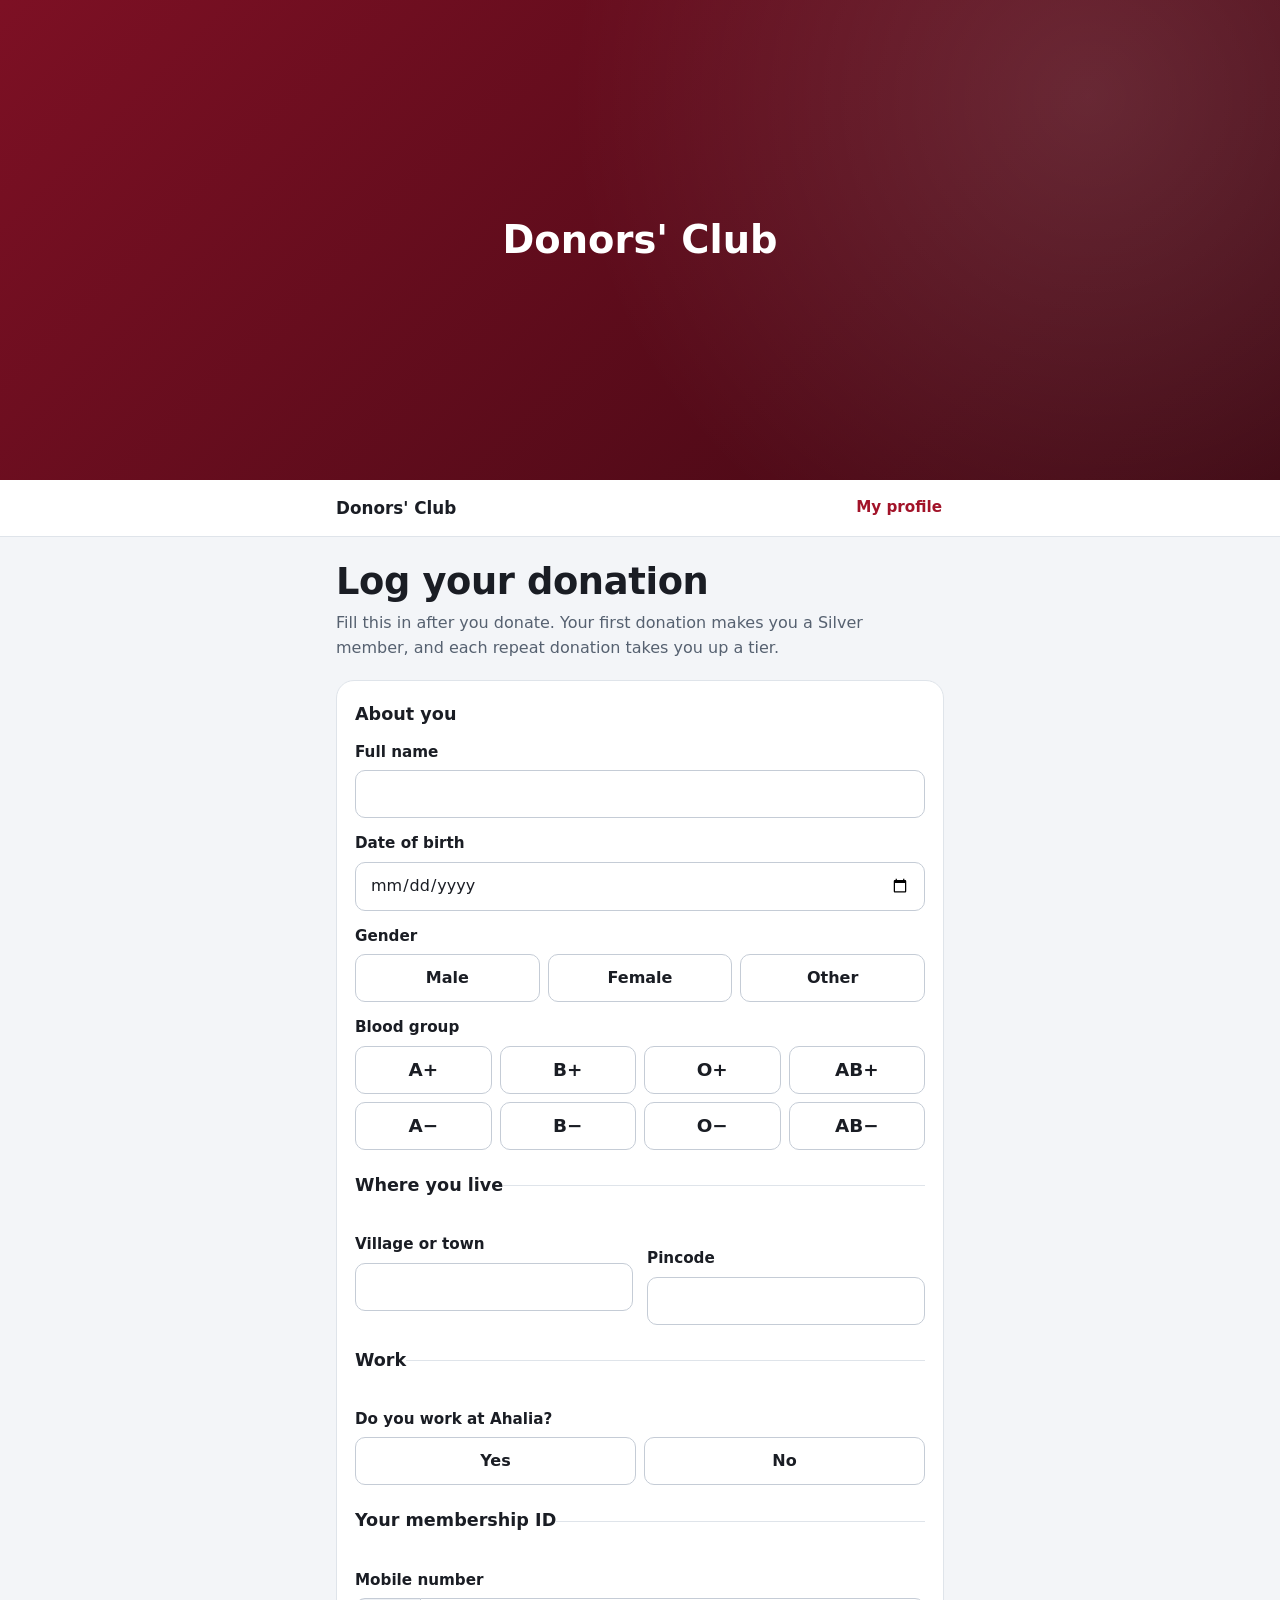
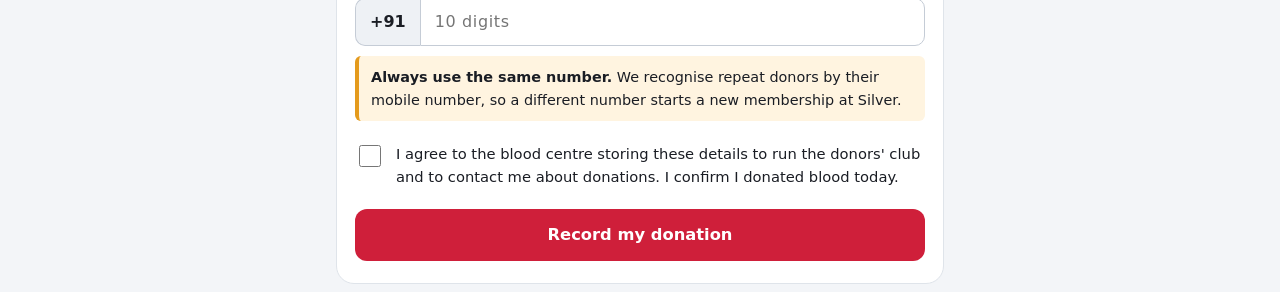
==== index.html @ c8b49ffb "Add files via upload" ====
<!doctype html>
<html lang="en">
<head>
  <meta charset="utf-8">
  <meta name="viewport" content="width=device-width, initial-scale=1, viewport-fit=cover">
  <meta http-equiv="Content-Security-Policy" content="default-src 'self'; script-src 'self'; style-src 'self' 'unsafe-inline' https://fonts.googleapis.com; font-src https://fonts.gstatic.com; img-src 'self' data: blob: https://*.supabase.co; connect-src 'self' https://*.supabase.co; base-uri 'self'; form-action 'self'; object-src 'none'">
  <title>Donors' Club</title>
  <meta name="description" content="Log your blood donation and see your donor club tier and benefits.">
  <meta name="theme-color" content="#5e0d1c">
  <link rel="manifest" href="manifest.webmanifest">
  <link rel="icon" type="image/png" sizes="32x32" href="icons/favicon-32.png">
  <link rel="icon" type="image/png" sizes="48x48" href="icons/favicon-48.png">
  <link rel="apple-touch-icon" href="icons/apple-touch-icon.png">
  <meta name="apple-mobile-web-app-capable" content="yes">
  <meta name="mobile-web-app-capable" content="yes">
  <meta name="apple-mobile-web-app-title" content="Donors' Club">
  <link rel="preconnect" href="https://fonts.googleapis.com">
  <link rel="preconnect" href="https://fonts.gstatic.com" crossorigin>
  <link rel="stylesheet" href="https://fonts.googleapis.com/css2?family=Bricolage+Grotesque:opsz,wght@12..96,600;12..96,800&family=Figtree:wght@400;500;600;700&display=swap">
  <link rel="stylesheet" href="css/style.css">
</head>
<body>
  <div id="banner"><figure class="banner"><div class="banner-fallback">Donors' Club</div></figure></div>
  <div class="topbar"><div class="wrap">
    <span class="brand" id="brand">Donors' Club</span>
    <a class="nav" href="profile.html">My profile</a>
  </div></div>

  <main><div class="wrap">
    <div class="lede">
      <h1>Log your donation</h1>
      <p>Fill this in after you donate. Your first donation makes you a Silver member, and each repeat donation takes you up a tier.</p>
    </div>

    <div id="app-error" class="alert bad" role="alert" hidden></div>

    <form id="form" class="sheet" novalidate autocomplete="on">
      <fieldset>
        <legend>About you</legend>
        <div class="field" data-f="name">
          <label class="lbl" for="name">Full name</label>
          <input id="name" name="name" type="text" autocomplete="name" maxlength="80" required>
          <p class="err" hidden></p>
        </div>
        <div class="field" data-f="dob">
          <label class="lbl" for="dob">Date of birth</label>
          <input id="dob" name="dob" type="date" autocomplete="bday" required>
          <p class="err" hidden></p>
        </div>
        <div class="field" data-f="gender">
          <span class="lbl" id="gender-l">Gender</span>
          <div class="chips seg" role="radiogroup" aria-labelledby="gender-l">
            <label class="chip"><input type="radio" name="gender" value="male"><span>Male</span></label>
            <label class="chip"><input type="radio" name="gender" value="female"><span>Female</span></label>
            <label class="chip"><input type="radio" name="gender" value="other"><span>Other</span></label>
          </div>
          <p class="err" hidden></p>
        </div>
        <div class="field" data-f="blood_group">
          <span class="lbl" id="bg-l">Blood group</span>
          <div class="chips blood" role="radiogroup" aria-labelledby="bg-l">
            <label class="chip"><input type="radio" name="bg" value="A+"><span>A+</span></label>
            <label class="chip"><input type="radio" name="bg" value="B+"><span>B+</span></label>
            <label class="chip"><input type="radio" name="bg" value="O+"><span>O+</span></label>
            <label class="chip"><input type="radio" name="bg" value="AB+"><span>AB+</span></label>
            <label class="chip"><input type="radio" name="bg" value="A-"><span>A&minus;</span></label>
            <label class="chip"><input type="radio" name="bg" value="B-"><span>B&minus;</span></label>
            <label class="chip"><input type="radio" name="bg" value="O-"><span>O&minus;</span></label>
            <label class="chip"><input type="radio" name="bg" value="AB-"><span>AB&minus;</span></label>
          </div>
          <p class="err" hidden></p>
        </div>
      </fieldset>

      <fieldset>
        <legend>Where you live</legend>
        <div class="row2">
          <div class="field" data-f="village">
            <label class="lbl" for="village">Village or town</label>
            <input id="village" name="village" type="text" autocomplete="address-level2" maxlength="80" required>
            <p class="err" hidden></p>
          </div>
          <div class="field" data-f="pincode">
            <label class="lbl" for="pincode">Pincode</label>
            <input id="pincode" name="pincode" type="text" inputmode="numeric" autocomplete="postal-code" maxlength="6" pattern="[0-9]{6}" required>
            <p class="err" hidden></p>
          </div>
        </div>
      </fieldset>

      <fieldset>
        <legend>Work</legend>
        <div class="field" data-f="ahalia">
          <span class="lbl" id="ah-l">Do you work at Ahalia?</span>
          <div class="chips seg2" role="radiogroup" aria-labelledby="ah-l">
            <label class="chip"><input type="radio" name="ahalia" value="yes"><span>Yes</span></label>
            <label class="chip"><input type="radio" name="ahalia" value="no"><span>No</span></label>
          </div>
          <p class="err" hidden></p>
        </div>
      </fieldset>

      <fieldset>
        <legend>Your membership ID</legend>
        <div class="field" data-f="phone">
          <label class="lbl" for="phone">Mobile number</label>
          <div class="phone">
            <span class="cc" aria-hidden="true">+91</span>
            <input id="phone" name="phone" type="tel" inputmode="numeric" autocomplete="tel-national" pattern="[6-9][0-9]{9}" placeholder="10 digits" required aria-describedby="phone-hint">
          </div>
          <p class="err" hidden></p>
          <div class="callout" id="phone-hint"><b>Always use the same number.</b> We recognise repeat donors by their mobile number, so a different number starts a new membership at Silver.</div>
        </div>
      </fieldset>

      <div class="hp" aria-hidden="true"><label>Website <input type="text" name="website" tabindex="-1" autocomplete="off"></label></div>

      <label class="consent" data-f="consent">
        <input type="checkbox" id="consent" name="consent">
        <span>I agree to the blood centre storing these details to run the donors' club and to contact me about donations. I confirm I donated blood today.</span>
      </label>
      <p class="err" data-e="consent" hidden></p>

      <div id="form-alert" class="alert bad" role="alert" hidden></div>
      <button class="btn primary" id="submit" type="submit">Record my donation</button>
    </form>

    <section id="done" class="sheet welcome" hidden tabindex="-1" aria-live="polite">
      <div class="medal" id="medal"></div>
      <h2 id="done-title"></h2>
      <p id="done-text"></p>
      <div id="done-flag" class="alert info" hidden></div>
      <a class="btn primary block" href="profile.html">Open my profile</a>
      <p class="hint">Keep using the same mobile number when you donate again.</p>
    </section>
  </div></main>

  <div id="footer"></div>

  <script src="js/supabase.js"></script>
  <script src="js/config.js"></script>
  <script src="js/common.js"></script>
  <script src="js/register.js"></script>
</body>
</html>
---- css/style.css ----
/* Donors' Club - public pages (registration + profile) */

:root {
  --ink: #1a1d24;
  --slate: #566170;
  --mist: #dfe4ea;
  --bg: #f3f5f8;
  --paper: #ffffff;
  --red: #cf1f3a;
  --red-deep: #a21329;
  --oxblood: #5e0d1c;
  --ok: #138a5e;
  --warn: #b86e00;
  --radius: 14px;
  --display: "Bricolage Grotesque", "Segoe UI", system-ui, sans-serif;
  --body: "Figtree", "Segoe UI", system-ui, -apple-system, sans-serif;
}

* { box-sizing: border-box; }
html { -webkit-text-size-adjust: 100%; }
body {
  margin: 0;
  font-family: var(--body);
  font-size: 16px;
  line-height: 1.55;
  color: var(--ink);
  background: var(--bg);
}
img, svg { max-width: 100%; display: block; }
a { color: var(--red-deep); }
h1, h2, h3 { font-family: var(--display); line-height: 1.15; margin: 0; letter-spacing: -0.01em; }
[hidden] { display: none !important; }

:focus-visible { outline: 3px solid #1a6bff; outline-offset: 2px; border-radius: 6px; }

.wrap { width: 100%; max-width: 640px; margin: 0 auto; padding: 0 16px; }

/* ---------- banner ---------- */
.banner { margin: 0; background: var(--oxblood); }
.banner img { width: 100%; aspect-ratio: 8 / 3; object-fit: cover; }
.banner-fallback {
  aspect-ratio: 8 / 3;
  min-height: 120px;
  display: flex; align-items: center; justify-content: center;
  padding: 16px;
  color: #fff;
  text-align: center;
  background:
    radial-gradient(circle at 85% 20%, rgba(255,255,255,.12), transparent 45%),
    linear-gradient(135deg, #7d1024, #3f0813);
  font-family: var(--display);
  font-weight: 800;
  font-size: clamp(1.4rem, 6vw, 2.4rem);
}
.topbar { background: var(--paper); border-bottom: 1px solid var(--mist); }
.topbar .wrap { display: flex; align-items: center; justify-content: space-between; gap: 12px; padding-top: 10px; padding-bottom: 10px; }
.brand { font-family: var(--display); font-weight: 800; font-size: 1.05rem; }
.topbar a.nav { font-weight: 600; font-size: .95rem; text-decoration: none; padding: 6px 2px; }
.topbar a.nav:hover { text-decoration: underline; }

/* ---------- page ---------- */
main { padding: 24px 0 8px; }
.lede h1 { font-size: clamp(1.7rem, 7vw, 2.3rem); font-weight: 800; }
.lede p { color: var(--slate); margin: 8px 0 0; max-width: 52ch; }

.sheet {
  background: var(--paper);
  border: 1px solid var(--mist);
  border-radius: 18px;
  padding: 20px 18px 22px;
  margin-top: 20px;
}
fieldset { border: 0; margin: 0; padding: 0; min-width: 0; }
fieldset + fieldset { margin-top: 22px; padding-top: 22px; border-top: 1px solid var(--mist); }
legend { font-family: var(--display); font-weight: 700; font-size: 1.1rem; padding: 0; margin-bottom: 12px; }

.field { margin-top: 14px; }
.field:first-of-type { margin-top: 0; }
.row2 { display: grid; gap: 14px; grid-template-columns: 1fr; }
@media (min-width: 520px) { .row2 { grid-template-columns: 1fr 1fr; } }

label.lbl, .lbl { display: block; font-weight: 600; font-size: .95rem; margin-bottom: 6px; }
.hint { color: var(--slate); font-size: .875rem; margin: 6px 0 0; }
.err { color: var(--red-deep); font-size: .875rem; font-weight: 600; margin: 6px 0 0; }

input[type=text], input[type=tel], input[type=date], input[type=email], input[type=password], select, textarea {
  width: 100%;
  min-height: 48px;
  padding: 10px 14px;
  font: inherit;
  color: var(--ink);
  background: #fff;
  border: 1.5px solid #c5ccd6;
  border-radius: 10px;
}
input:focus, select:focus, textarea:focus { outline: none; border-color: var(--red); box-shadow: 0 0 0 3px rgba(207,31,58,.18); }
.invalid input, .invalid select, input[aria-invalid=true] { border-color: var(--red); }

.phone { display: flex; }
.phone .cc {
  display: flex; align-items: center; padding: 0 14px;
  font-weight: 700; background: #eef1f5;
  border: 1.5px solid #c5ccd6; border-right: 0;
  border-radius: 10px 0 0 10px;
}
.phone input { border-radius: 0 10px 10px 0; font-variant-numeric: tabular-nums; letter-spacing: .04em; }

.callout {
  margin-top: 10px; padding: 10px 12px;
  background: #fff4e0; border-left: 4px solid #e49a1c;
  border-radius: 6px; font-size: .9rem;
}

/* choice chips (radio) */
.chips { display: grid; gap: 8px; }
.chips.blood { grid-template-columns: repeat(4, 1fr); }
.chips.seg   { grid-template-columns: repeat(3, 1fr); }
.chips.seg2  { grid-template-columns: repeat(2, 1fr); }
.chip { position: relative; }
.chip input { position: absolute; opacity: 0; inset: 0; width: 100%; height: 100%; cursor: pointer; margin: 0; }
.chip span {
  display: flex; align-items: center; justify-content: center;
  min-height: 48px; padding: 0 8px;
  border: 1.5px solid #c5ccd6; border-radius: 10px;
  font-weight: 600; background: #fff;
  transition: background .12s, color .12s, border-color .12s;
}
.chips.blood .chip span { font-family: var(--display); font-weight: 800; font-size: 1.15rem; }
.chip input:checked + span { background: var(--red); border-color: var(--red); color: #fff; }
.chips.seg .chip input:checked + span, .chips.seg2 .chip input:checked + span { background: var(--ink); border-color: var(--ink); }
.chip input:focus-visible + span { outline: 3px solid #1a6bff; outline-offset: 2px; }

.consent { display: flex; gap: 12px; align-items: flex-start; margin-top: 22px; font-size: .92rem; }
.consent input { width: 22px; height: 22px; margin-top: 2px; flex: none; accent-color: var(--red); }

.btn {
  display: inline-flex; align-items: center; justify-content: center; gap: 8px;
  min-height: 52px; padding: 0 22px;
  font: inherit; font-weight: 700; font-size: 1.02rem;
  border-radius: 12px; border: 2px solid transparent;
  cursor: pointer; text-decoration: none; text-align: center;
}
.btn.primary { background: var(--red); color: #fff; width: 100%; margin-top: 20px; }
.btn.primary:hover { background: var(--red-deep); }
.btn.primary[disabled] { opacity: .6; cursor: progress; }
.btn.ghost { background: transparent; color: var(--ink); border-color: #b9c1cc; }
.btn.ghost:hover { border-color: var(--ink); }
.btn.block { width: 100%; }

.alert { margin-top: 16px; padding: 12px 14px; border-radius: 10px; font-weight: 500; }
.alert.bad  { background: #fdecef; border-left: 4px solid var(--red); }
.alert.info { background: #eaf1fb; border-left: 4px solid #2b6cd4; }

.hp { position: absolute; left: -9999px; width: 1px; height: 1px; overflow: hidden; }

/* ---------- welcome (after submit) ---------- */
.welcome { text-align: center; padding: 28px 18px 24px; }
.medal {
  width: 112px; height: 112px; margin: 0 auto 14px; border-radius: 50%;
  display: grid; place-items: center;
  background: radial-gradient(circle at 35% 30%, #fff8, transparent 55%), var(--tier, #9aa3ae);
  box-shadow: 0 0 0 6px #fff, 0 0 0 8px var(--tier, #9aa3ae), 0 10px 28px rgba(0,0,0,.18);
}
.medal svg { width: 52px; height: 52px; }
.welcome h2 { font-size: 1.7rem; font-weight: 800; }
.welcome p { color: var(--slate); margin: 8px auto 0; max-width: 40ch; }
.welcome .btn { margin-top: 20px; }

/* ---------- profile ---------- */
.pcard { background: var(--paper); border: 1px solid var(--mist); border-radius: 22px; overflow: hidden; margin-top: 20px; }
.phead {
  position: relative; text-align: center; color: #fff;
  padding: 26px 16px 22px;
  background:
    radial-gradient(circle at 50% 30%, color-mix(in srgb, var(--tier) 55%, transparent), transparent 60%),
    linear-gradient(180deg, #2a0a12, #5e0d1c);
}
.avatar { width: 148px; margin: 0 auto; filter: drop-shadow(0 6px 14px rgba(0,0,0,.35)); }
.phead h1 { font-size: 1.9rem; font-weight: 800; margin-top: 8px; }
.tierpill {
  display: inline-flex; align-items: center; gap: 8px;
  margin-top: 10px; padding: 7px 16px 7px 12px;
  border-radius: 999px; font-weight: 800; font-family: var(--display);
  background: var(--tier); color: var(--tier-ink, #111);
  font-size: 1.05rem;
}
.tierpill svg { width: 18px; height: 18px; }
.pmeta { display: flex; justify-content: center; gap: 10px; margin-top: 14px; flex-wrap: wrap; }
.pbadge {
  display: inline-flex; align-items: baseline; gap: 6px;
  padding: 6px 14px; border-radius: 10px;
  background: rgba(255,255,255,.12); border: 1px solid rgba(255,255,255,.22);
  font-weight: 600; font-size: .95rem;
}
.pbadge b { font-family: var(--display); font-size: 1.25rem; }

.psec { padding: 20px 18px; border-top: 1px solid var(--mist); }
.psec h2 { font-size: 1.15rem; font-weight: 700; margin-bottom: 12px; }

.gauge-top { display: flex; align-items: baseline; justify-content: space-between; gap: 10px; flex-wrap: wrap; }
.gauge-num { font-family: var(--display); font-weight: 800; font-size: 2.6rem; line-height: 1; }
.gauge-num small { font-size: 1rem; font-weight: 600; color: var(--slate); font-family: var(--body); }
.bar { position: relative; height: 16px; border-radius: 999px; background: #e8ecf1; overflow: hidden; margin-top: 12px; }
.bar > i { position: absolute; inset: 0 auto 0 0; width: 0; border-radius: 999px; background: var(--gauge, var(--ok)); transition: width 1s cubic-bezier(.2,.8,.2,1); }
.bar::after {
  content: ""; position: absolute; inset: 0;
  background: repeating-linear-gradient(90deg, transparent 0 calc(25% - 1px), rgba(255,255,255,.9) calc(25% - 1px) 25%);
}
.scale { display: flex; justify-content: space-between; font-size: .78rem; color: var(--slate); margin-top: 4px; font-variant-numeric: tabular-nums; }
.gauge-note { margin: 12px 0 0; font-size: .95rem; }
.gauge-note.expired { color: var(--red-deep); font-weight: 600; }

.ladder { display: flex; gap: 6px; flex-wrap: wrap; margin-top: 4px; }
.ladder i { width: 22px; height: 22px; border-radius: 50%; background: var(--c); opacity: .28; border: 2px solid transparent; }
.ladder i.done { opacity: 1; }
.ladder i.now { opacity: 1; width: 28px; height: 28px; margin-top: -3px; border-color: #fff; box-shadow: 0 0 0 3px var(--c); }
.ladder-note { margin: 12px 0 0; font-size: .95rem; color: var(--slate); }

.perks { list-style: none; margin: 0; padding: 0; display: grid; gap: 4px; }
.perk { display: flex; gap: 12px; padding: 10px 0; }
.perk + .perk { border-top: 1px solid #eef1f5; }
.perk .ico { flex: none; width: 26px; height: 26px; border-radius: 50%; display: grid; place-items: center; background: #e3f5ec; color: var(--ok); }
.perk .ico svg { width: 15px; height: 15px; }
.perk b { display: block; }
.perk span.d { display: block; color: var(--slate); font-size: .9rem; }
.perk.locked { opacity: .6; }
.perk.locked .ico { background: #edf0f4; color: #5d6775; }
.perk.paused .ico { background: #fbeed8; color: var(--warn); }
.perk .tag { display: inline-block; margin-top: 2px; font-size: .8rem; font-weight: 700; color: var(--slate); }

.disclaimer { font-size: .85rem; color: var(--slate); }

.contact { display: grid; gap: 10px; }
.contact a.btn { justify-content: flex-start; }
.contact small { display: block; font-weight: 500; font-size: .82rem; color: var(--slate); }
.contact .btn { min-height: 56px; text-align: left; }
.contact .btn div { line-height: 1.25; }
.contact .btn svg { width: 22px; height: 22px; flex: none; }

.linkbtn { background: none; border: 0; padding: 8px 0; font: inherit; color: var(--slate); text-decoration: underline; cursor: pointer; }
.center { text-align: center; }

/* ---------- footer ---------- */
.foot { margin-top: 28px; padding: 22px 0 32px; border-top: 1px solid var(--mist); font-size: .88rem; color: var(--slate); }
.foot b { color: var(--ink); }
.foot p { margin: 4px 0; }

/* ---------- install dialog ---------- */
dialog { border: 0; border-radius: 18px; padding: 22px; max-width: 420px; width: calc(100% - 32px); }
dialog::backdrop { background: rgba(10,10,20,.55); }
dialog h2 { font-size: 1.3rem; margin-bottom: 10px; }
dialog ol { padding-left: 20px; margin: 0 0 14px; }
dialog li { margin: 6px 0; }

.setup { max-width: 560px; margin: 60px auto; padding: 0 16px; }
.setup .sheet { margin-top: 0; }
.setup code { background: #eef1f5; padding: 2px 6px; border-radius: 4px; }

@media (prefers-reduced-motion: reduce) {
  .bar > i { transition: none; }
}
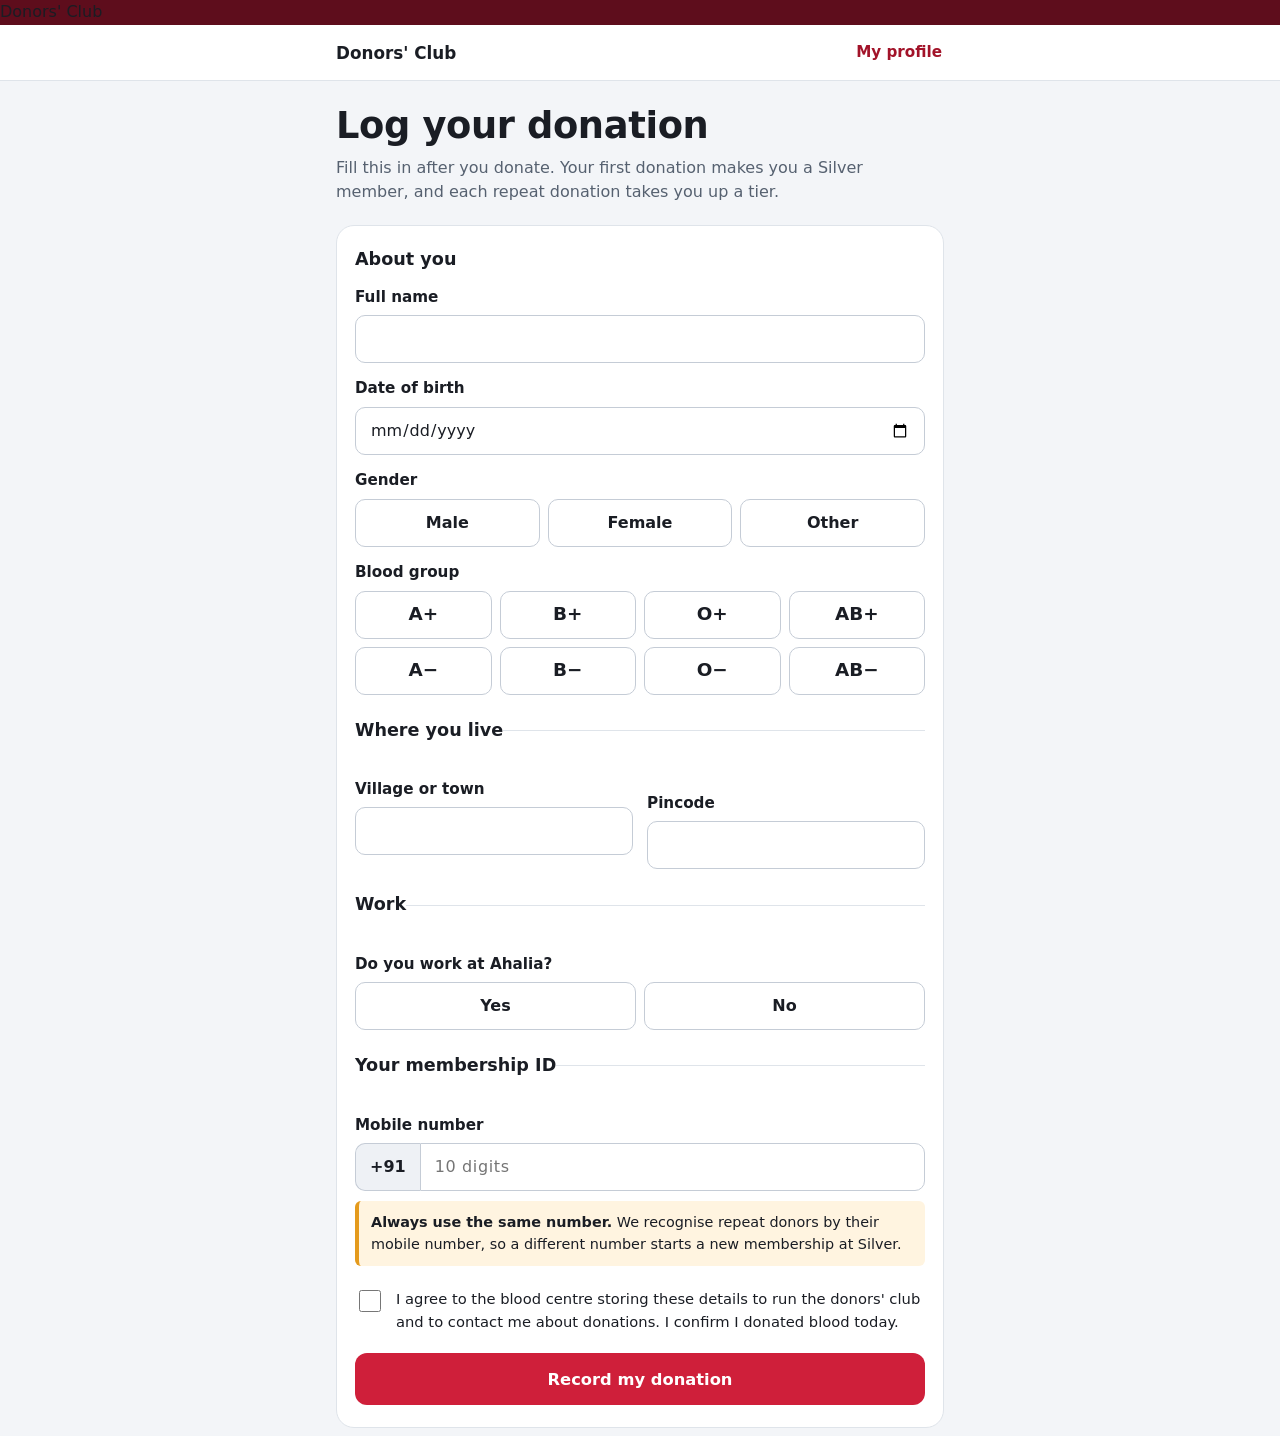
==== commit d8854157: "Update index.html" ====
--- a/index.html
+++ b/index.html
@@ -20,7 +20,7 @@
   <link rel="stylesheet" href="css/style.css">
 </head>
 <body>
-  <div id="banner"><figure class="banner"><div class="banner-fallback">Donors' Club</div></figure></div>
+  <div id="banner"><figure class="banner"><div class="banner-in"><div class="banner-text"><div class="banner-title">Donors' Club</div></div></div></figure></div>
   <div class="topbar"><div class="wrap">
     <span class="brand" id="brand">Donors' Club</span>
     <a class="nav" href="profile.html">My profile</a>
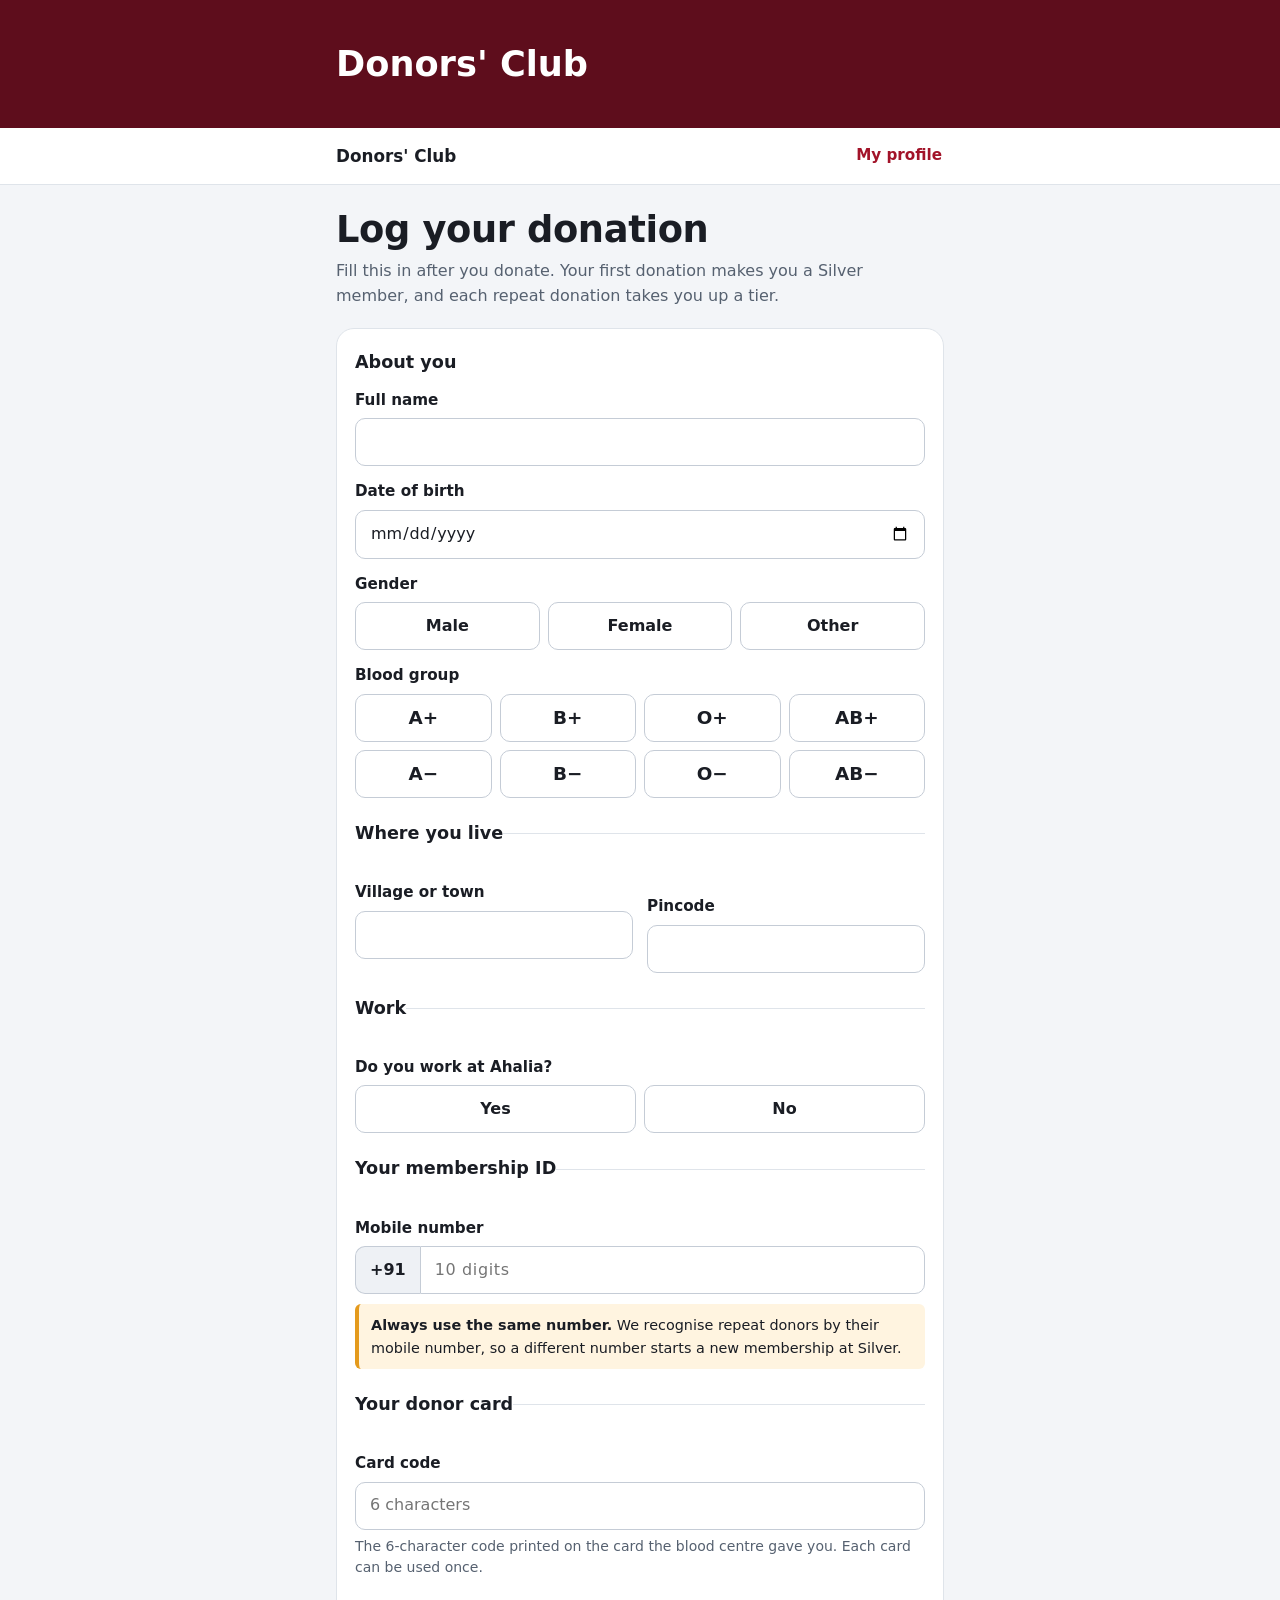
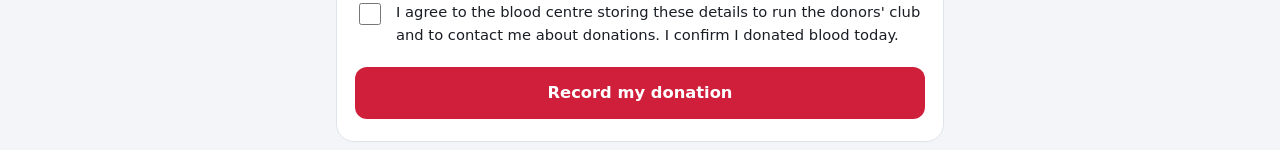
==== commit 9f81a4ea: "Update index.html" ====
--- a/index.html
+++ b/index.html
@@ -113,6 +113,17 @@
         </div>
       </fieldset>
 
+      <fieldset>
+        <legend>Your donor card</legend>
+        <div class="field" data-f="code">
+          <label class="lbl" for="code">Card code</label>
+          <input id="code" name="code" type="text" class="codeinput" inputmode="text" autocomplete="off" autocapitalize="characters" spellcheck="false" maxlength="9" placeholder="6 characters" required aria-describedby="code-hint">
+          <p class="err" hidden></p>
+          <p class="ok" id="code-ok" hidden></p>
+          <p class="hint" id="code-hint">The 6-character code printed on the card the blood centre gave you. Each card can be used once.</p>
+        </div>
+      </fieldset>
+
       <div class="hp" aria-hidden="true"><label>Website <input type="text" name="website" tabindex="-1" autocomplete="off"></label></div>
 
       <label class="consent" data-f="consent">
@@ -131,7 +142,7 @@
       <p id="done-text"></p>
       <div id="done-flag" class="alert info" hidden></div>
       <a class="btn primary block" href="profile.html">Open my profile</a>
-      <p class="hint">Keep using the same mobile number when you donate again.</p>
+      <p class="hint">Keep using the same mobile number when you donate again. Open your profile with your mobile number and any of your card codes.</p>
     </section>
   </div></main>
 
--- a/css/style.css
+++ b/css/style.css
@@ -35,23 +35,17 @@
 
 .wrap { width: 100%; max-width: 640px; margin: 0 auto; padding: 0 16px; }
 
-/* ---------- banner ---------- */
-.banner { margin: 0; background: var(--oxblood); }
-.banner img { width: 100%; aspect-ratio: 8 / 3; object-fit: cover; }
-.banner-fallback {
-  aspect-ratio: 8 / 3;
-  min-height: 120px;
-  display: flex; align-items: center; justify-content: center;
-  padding: 16px;
-  color: #fff;
-  text-align: center;
-  background:
-    radial-gradient(circle at 85% 20%, rgba(255,255,255,.12), transparent 45%),
-    linear-gradient(135deg, #7d1024, #3f0813);
-  font-family: var(--display);
-  font-weight: 800;
-  font-size: clamp(1.4rem, 6vw, 2.4rem);
-}
+/* ---------- banner (title, programme, logo, colour or image background) ---------- */
+.banner { margin: 0; background: var(--bn-bg, #5e0d1c); color: var(--bn-ink, #fff); }
+.banner.has-img {
+  background-image: linear-gradient(rgba(0,0,0,var(--bn-dark, .4)), rgba(0,0,0,var(--bn-dark, .4))), var(--bn-img);
+  background-size: cover; background-position: center;
+}
+.banner-in { display: flex; align-items: center; gap: 16px; max-width: 640px; min-height: 128px; margin: 0 auto; padding: 20px 16px; }
+.banner-logo { flex: none; height: 76px; width: auto; max-width: 34%; object-fit: contain; }
+.banner-text { min-width: 0; }
+.banner-title { font-family: var(--display); font-weight: 800; font-size: clamp(1.4rem, 5.6vw, 2.2rem); line-height: 1.1; overflow-wrap: anywhere; }
+.banner-prog { margin-top: 6px; font-size: clamp(.95rem, 3.6vw, 1.15rem); line-height: 1.3; opacity: .92; overflow-wrap: anywhere; }
 .topbar { background: var(--paper); border-bottom: 1px solid var(--mist); }
 .topbar .wrap { display: flex; align-items: center; justify-content: space-between; gap: 12px; padding-top: 10px; padding-bottom: 10px; }
 .brand { font-family: var(--display); font-weight: 800; font-size: 1.05rem; }
@@ -244,6 +238,7 @@
 .foot { margin-top: 28px; padding: 22px 0 32px; border-top: 1px solid var(--mist); font-size: .88rem; color: var(--slate); }
 .foot b { color: var(--ink); }
 .foot p { margin: 4px 0; }
+.foot .legal { margin-top: 14px; font-size: .8rem; }
 
 /* ---------- install dialog ---------- */
 dialog { border: 0; border-radius: 18px; padding: 22px; max-width: 420px; width: calc(100% - 32px); }
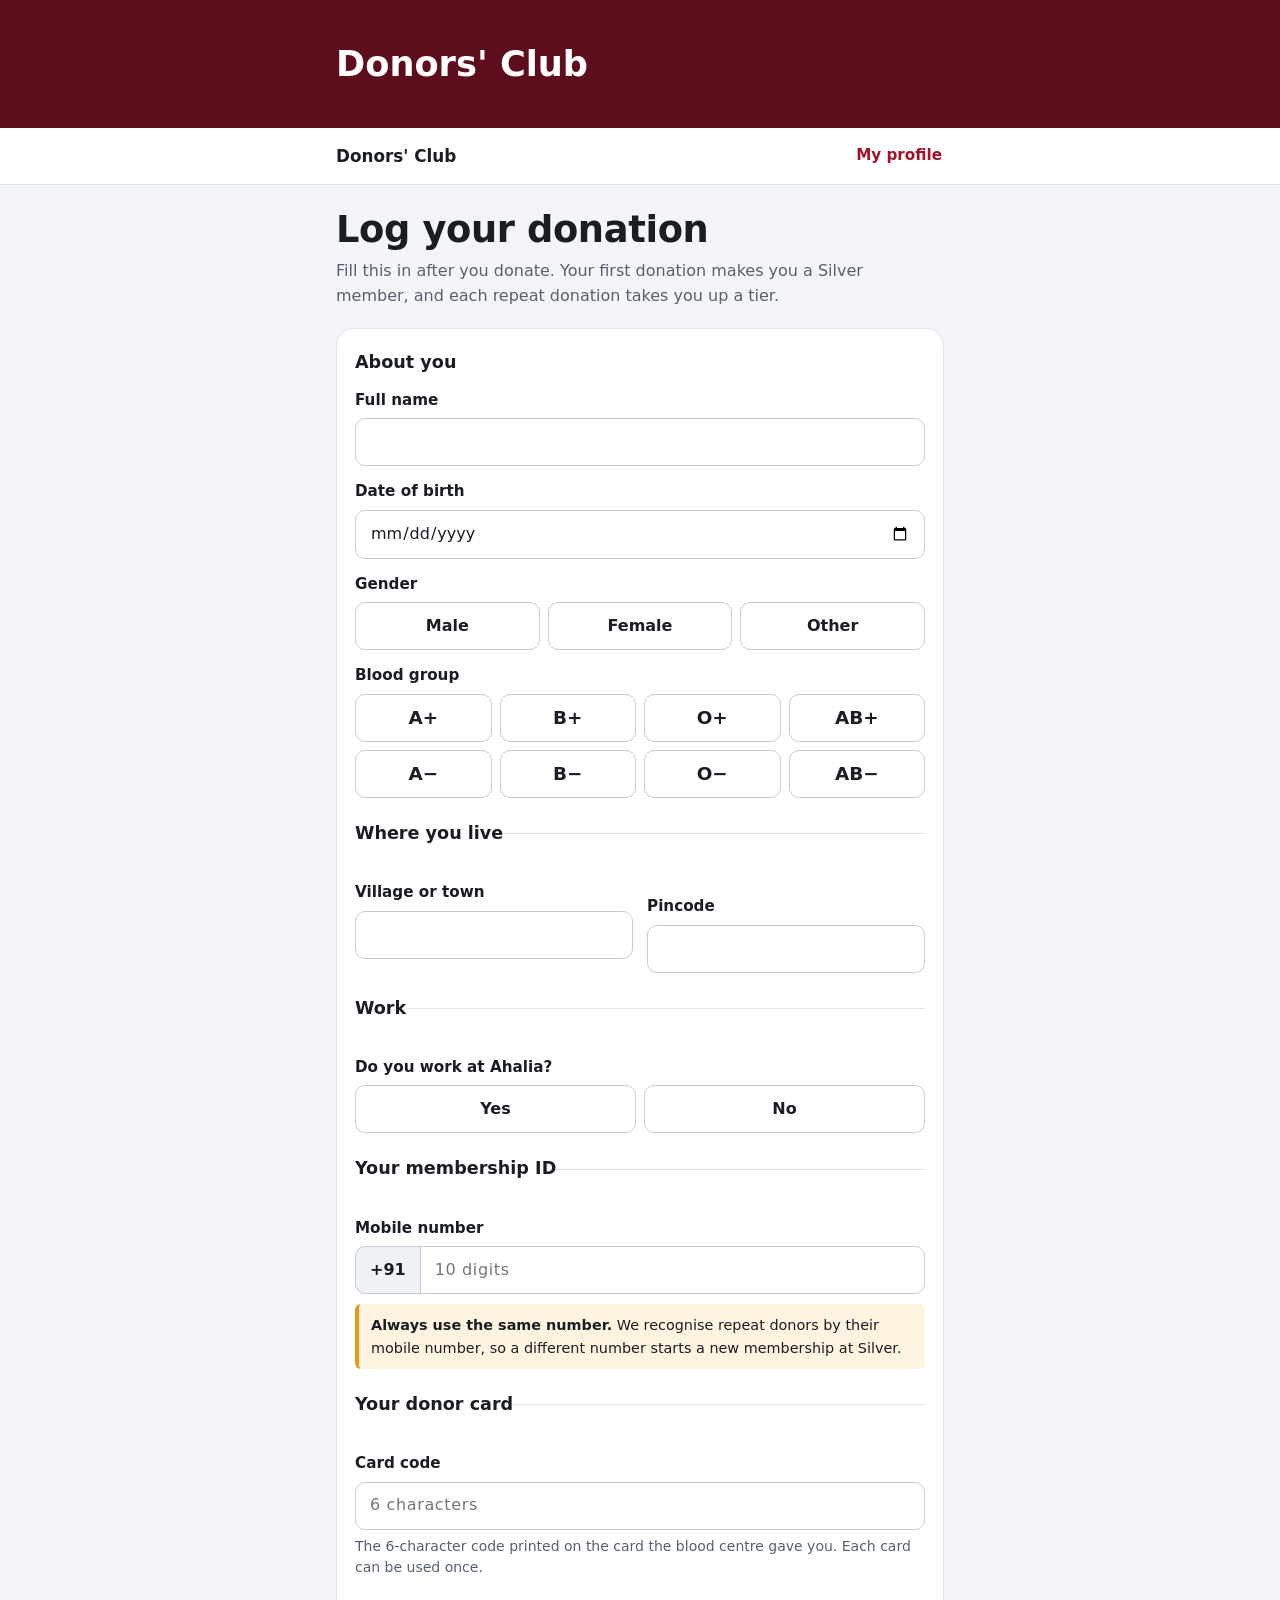
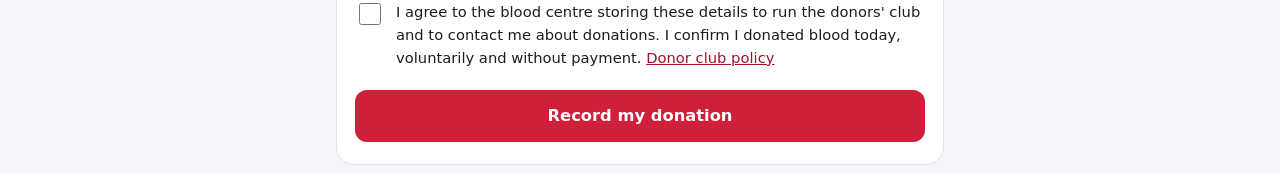
==== commit dbb77189: "Add files via upload" ====
--- a/index.html
+++ b/index.html
@@ -128,7 +128,7 @@
 
       <label class="consent" data-f="consent">
         <input type="checkbox" id="consent" name="consent">
-        <span>I agree to the blood centre storing these details to run the donors' club and to contact me about donations. I confirm I donated blood today.</span>
+        <span>I agree to the blood centre storing these details to run the donors' club and to contact me about donations. I confirm I donated blood today, voluntarily and without payment. <a href="policy.html" target="_blank" rel="noopener">Donor club policy</a></span>
       </label>
       <p class="err" data-e="consent" hidden></p>
 
--- a/css/style.css
+++ b/css/style.css
@@ -254,3 +254,27 @@
 @media (prefers-reduced-motion: reduce) {
   .bar > i { transition: none; }
 }
+
+/* ---------- v1.2: card code field and card check page ---------- */
+.codeinput { font-family: ui-monospace, "SFMono-Regular", Menlo, Consolas, monospace; font-size: 1.25rem; font-weight: 700; letter-spacing: .28em; text-transform: uppercase; }
+.codeinput::placeholder { letter-spacing: .04em; font-weight: 400; font-size: 1rem; text-transform: none; }
+.field .ok { color: var(--ok); font-weight: 600; font-size: .9rem; margin: 6px 0 0; }
+.mono { font-family: ui-monospace, "SFMono-Regular", Menlo, Consolas, monospace; letter-spacing: .12em; }
+
+.vcard { text-align: center; padding: 26px 18px 22px; border-top: 6px solid var(--mist); }
+.vcard.is-valid { border-top-color: var(--ok); }
+.vcard.is-expired { border-top-color: var(--warn); }
+.vcard.is-none { border-top-color: var(--red); }
+.vstate { display: inline-flex; align-items: center; gap: 8px; font-weight: 800; font-size: 1.15rem; }
+.vstate svg { width: 22px; height: 22px; }
+.vstate.ok { color: var(--ok); }
+.vstate.old { color: var(--warn); }
+.vstate.bad { color: var(--red-deep); }
+.vname { font-family: var(--display); font-size: 1.9rem; font-weight: 800; margin: 14px 0 8px; }
+.vcard .tierpill { display: inline-flex; align-items: center; gap: 6px; padding: 5px 14px; border-radius: 999px; font-weight: 700; background: var(--tier); color: var(--tier-ink); }
+.vcard .tierpill svg { width: 16px; height: 16px; }
+.vdl { display: grid; grid-template-columns: auto 1fr; gap: 8px 16px; text-align: left; max-width: 340px; margin: 20px auto 6px; padding-top: 16px; border-top: 1px solid var(--mist); }
+.vdl dt { color: var(--slate); }
+.vdl dd { margin: 0; font-weight: 700; text-align: right; }
+.vcard p { color: var(--slate); max-width: 42ch; margin: 12px auto 0; }
+#manual { margin-top: 16px; }
